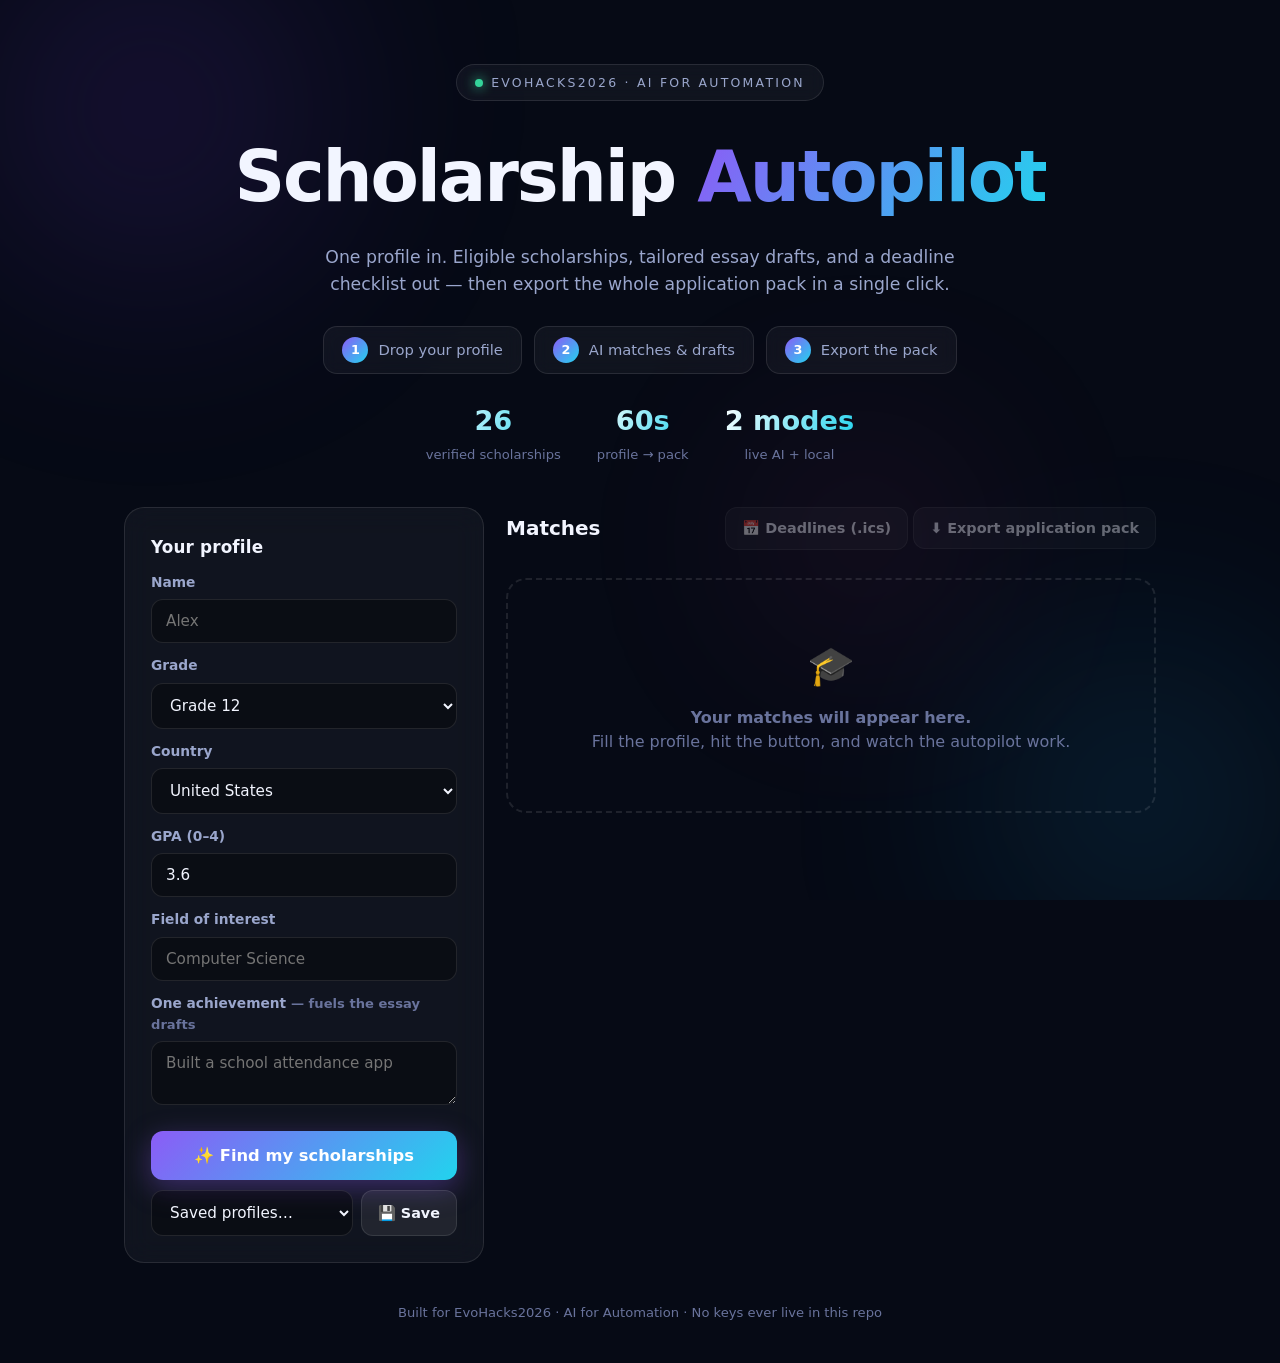
==== index.html @ 1e4adf18 "EvoHacks2026: country change repopulates grade options" ====
<!DOCTYPE html>
<html lang="en">
<head>
<meta charset="UTF-8" />
<meta name="viewport" content="width=device-width, initial-scale=1.0" />
<title>Scholarship Autopilot — EvoHacks2026</title>
<link rel="stylesheet" href="styles.css" />
</head>
<body>
<div class="bg"><div class="orb orb-a"></div><div class="orb orb-b"></div><div class="orb orb-c"></div></div>

<header class="hero">
  <div class="eyebrow"><span class="dot"></span>EVOHACKS2026 · AI FOR AUTOMATION</div>
  <h1>Scholarship <span class="grad">Autopilot</span></h1>
  <p class="sub">One profile in. Eligible scholarships, tailored essay drafts, and a deadline
     checklist out — then export the whole application pack in a single click.</p>
  <div class="steps">
    <div class="step"><b>1</b> Drop your profile</div>
    <div class="step"><b>2</b> AI matches &amp; drafts</div>
    <div class="step"><b>3</b> Export the pack</div>
  </div>
  <div class="stats">
    <div><b id="statN">–</b><span>verified scholarships</span></div>
    <div><b>60s</b><span>profile → pack</span></div>
    <div><b>2 modes</b><span>live AI + local</span></div>
  </div>
</header>

<main class="layout">
  <section class="panel">
    <h2>Your profile</h2>
    <label>Name</label><input id="name" placeholder="Alex" autocomplete="off" />
    <label id="gradeLabel">Grade</label>
    <select id="grade"><option>9</option><option>10</option><option>11</option><option selected>12</option></select>
    <label>Country</label>
    <select id="country" onchange="updateGradeOptions()">
      <option value="USA" selected>United States</option>
      <option value="UK">United Kingdom</option>
      <option value="Canada">Canada</option>
      <option value="Australia">Australia</option>
      <option value="India">India</option>
      <option value="Japan">Japan</option>
      <option value="New Zealand">New Zealand</option>
    </select>
    <label>GPA (0–4)</label><input id="gpa" type="number" step="0.1" min="0" max="4" value="3.6" />
    <label>Field of interest</label><input id="field" placeholder="Computer Science" autocomplete="off" />
    <label>One achievement <span class="hint" style="display:inline">— fuels the essay drafts</span></label>
    <textarea id="achievement" placeholder="Built a school attendance app"></textarea>

    <div id="aiSettings">
    <h2>AI settings</h2>
    <p class="hint">Live AI is built into the deployed demo — no key needed. The field below is only for running from a local file.</p>
    <label>Gemini API key</label>
    <div class="keyrow">
      <input id="apikey" type="password" placeholder="Paste key for live AI" autocomplete="off" />
      <button class="ghost" onclick="saveKey()">Save</button>
    </div>
    </div>

    <button class="primary" onclick="run()">✨ Find my scholarships</button>
    <div class="profrow">
      <select id="profileSel" onchange="loadProfile(this.value)"><option value="">Saved profiles…</option></select>
      <button class="ghost" onclick="saveProfile()">💾 Save</button>
    </div>
  </section>

  <section>
    <div class="results-head">
      <h2>Matches<span id="badge"></span></h2>
      <div>
        <button class="ghost" id="icsBtn" onclick="exportICS()" disabled>📅 Deadlines (.ics)</button>
        <button class="ghost" id="exportBtn" onclick="exportPack()" disabled>⬇ Export application pack</button>
      </div>
    </div>
    <div class="filters" id="filters"></div>
    <div id="status"></div>
    <div id="results" class="cards"></div>
    <div id="empty" class="empty">
      <div class="big">🎓</div>
      <p><b>Your matches will appear here.</b></p>
      <p>Fill the profile, hit the button, and watch the autopilot work.</p>
    </div>
  </section>
</main>

<footer>Built for EvoHacks2026 · AI for Automation · No keys ever live in this repo</footer>

<script src="scholarships.js"></script>
<script src="app.js"></script>
</body>
</html>
---- styles.css ----
*{box-sizing:border-box;margin:0;padding:0}
:root{
  --bg:#060a15; --panel:rgba(255,255,255,.045); --panel2:rgba(255,255,255,.07);
  --border:rgba(255,255,255,.1); --text:#f2f5ff; --muted:#9aa6cc; --faint:#69739c;
  --violet:#8b5cf6; --cyan:#22d3ee; --green:#34d399; --amber:#fbbf24; --pink:#f472b6;
  --r:20px; --font:"Inter",system-ui,-apple-system,"Segoe UI",Roboto,sans-serif;
}
body{background:var(--bg);color:var(--text);font-family:var(--font);min-height:100vh;overflow-x:hidden;line-height:1.55}
.bg{position:fixed;inset:0;z-index:-1;overflow:hidden}
.orb{position:absolute;border-radius:50%;filter:blur(100px);opacity:.5;animation:drift 18s ease-in-out infinite alternate}
.orb-a{width:540px;height:540px;background:radial-gradient(circle,rgba(124,58,237,.4),transparent 70%);top:-160px;left:-120px}
.orb-b{width:480px;height:480px;background:radial-gradient(circle,rgba(14,165,233,.35),transparent 70%);bottom:-140px;right:-100px;animation-delay:-6s}
.orb-c{width:320px;height:320px;background:radial-gradient(circle,rgba(236,72,153,.28),transparent 70%);top:42%;left:55%;animation-delay:-12s}
@keyframes drift{from{transform:translate(0,0) scale(1)}to{transform:translate(70px,50px) scale(1.15)}}

/* ---------- hero ---------- */
.hero{max-width:1080px;margin:0 auto;padding:64px 24px 28px;text-align:center}
.eyebrow{display:inline-flex;align-items:center;gap:8px;font-size:.78rem;letter-spacing:.18em;color:var(--muted);
  border:1px solid var(--border);border-radius:999px;padding:8px 18px;background:var(--panel);backdrop-filter:blur(8px)}
.eyebrow .dot{width:8px;height:8px;border-radius:50%;background:var(--green);box-shadow:0 0 12px var(--green);animation:pulse 2s infinite}
@keyframes pulse{50%{opacity:.4}}
.hero h1{font-size:clamp(2.6rem,6vw,4.4rem);font-weight:800;letter-spacing:-.03em;margin:22px 0 12px}
.grad{background:linear-gradient(120deg,var(--violet),var(--cyan));-webkit-background-clip:text;background-clip:text;color:transparent}
.sub{color:var(--muted);font-size:1.08rem;max-width:640px;margin:0 auto}
.steps{display:flex;gap:12px;justify-content:center;margin-top:28px;flex-wrap:wrap}
.step{display:flex;align-items:center;gap:10px;background:var(--panel);border:1px solid var(--border);border-radius:14px;
  padding:10px 18px;font-size:.92rem;color:var(--muted);backdrop-filter:blur(8px)}
.step b{display:grid;place-items:center;width:26px;height:26px;border-radius:50%;font-size:.8rem;color:#fff;
  background:linear-gradient(135deg,var(--violet),var(--cyan))}
.stats{display:flex;gap:36px;justify-content:center;margin-top:26px;flex-wrap:wrap}
.stats div{text-align:center}
.stats b{display:block;font-size:1.7rem;background:linear-gradient(120deg,#fff,var(--cyan));-webkit-background-clip:text;background-clip:text;color:transparent}
.stats span{font-size:.82rem;color:var(--faint)}

/* ---------- layout ---------- */
.layout{max-width:1080px;margin:0 auto;padding:12px 24px 40px;display:grid;grid-template-columns:360px 1fr;gap:22px;align-items:start}
.panel{background:var(--panel);border:1px solid var(--border);border-radius:var(--r);padding:26px;backdrop-filter:blur(14px);
  position:sticky;top:20px}
.panel h2{font-size:1.05rem;margin:0 0 4px;letter-spacing:.01em}
.panel h2:not(:first-child){margin-top:22px}
.hint{font-size:.82rem;color:var(--faint);margin-bottom:6px}
label{display:block;margin:12px 0 6px;font-size:.86rem;font-weight:600;color:var(--muted)}
input,select,textarea{width:100%;padding:12px 14px;border-radius:12px;border:1px solid var(--border);background:rgba(0,0,0,.35);
  color:var(--text);font-size:.95rem;font-family:var(--font);transition:border-color .2s,box-shadow .2s}
input:focus,select:focus,textarea:focus{outline:none;border-color:var(--violet);box-shadow:0 0 0 3px rgba(139,92,246,.25)}
textarea{resize:vertical;min-height:64px}
.keyrow{display:flex;gap:8px}
.keyrow input{flex:1}
button{font-family:var(--font);border-radius:12px;cursor:pointer;transition:transform .18s,box-shadow .18s,background .18s}
.primary{width:100%;margin-top:18px;padding:15px;font-size:1.02rem;font-weight:700;color:#fff;border:none;
  background:linear-gradient(135deg,var(--violet),var(--cyan));box-shadow:0 8px 28px rgba(139,92,246,.35)}
.primary:hover{transform:translateY(-2px);box-shadow:0 12px 34px rgba(139,92,246,.5)}
.primary:active{transform:translateY(0)}
.ghost{background:var(--panel2);border:1px solid var(--border);color:var(--text);padding:12px 16px;font-size:.9rem;font-weight:600;white-space:nowrap}
.ghost:hover:not(:disabled){background:rgba(255,255,255,.12);transform:translateY(-1px)}
.ghost:disabled{opacity:.4;cursor:not-allowed}

/* ---------- results ---------- */
.results-head{display:flex;align-items:center;justify-content:space-between;margin-bottom:14px;flex-wrap:wrap;gap:10px}
.results-head h2{font-size:1.25rem}
.badge{display:inline-block;font-size:.75rem;font-weight:700;padding:4px 12px;border-radius:999px;margin-left:8px;vertical-align:middle}
.badge.live{background:rgba(52,211,153,.15);color:var(--green);border:1px solid rgba(52,211,153,.4)}
.badge.local{background:rgba(251,191,36,.12);color:var(--amber);border:1px solid rgba(251,191,36,.35)}
.stage{display:flex;align-items:center;gap:12px;background:var(--panel);border:1px solid var(--border);border-radius:14px;
  padding:14px 18px;margin-bottom:12px;color:var(--muted);font-size:.95rem;backdrop-filter:blur(8px)}
.spinner{width:18px;height:18px;flex:none;border-radius:50%;border:3px solid rgba(255,255,255,.15);border-top-color:var(--cyan);animation:spin .8s linear infinite}
@keyframes spin{to{transform:rotate(360deg)}}
.cards{display:flex;flex-direction:column;gap:16px}
.card{background:var(--panel);border:1px solid var(--border);border-radius:var(--r);padding:22px;backdrop-filter:blur(14px);
  opacity:0;transform:translateY(26px);animation:rise .65s cubic-bezier(.2,.7,.25,1) forwards;animation-delay:calc(var(--i,0)*130ms)}
@keyframes rise{to{opacity:1;transform:none}}
.card-top{display:flex;justify-content:space-between;align-items:flex-start;gap:12px}
.card-top h3{font-size:1.12rem;letter-spacing:-.01em}
.award{flex:none;font-weight:800;font-size:1.05rem;padding:6px 14px;border-radius:999px;color:#06281c;
  background:linear-gradient(135deg,var(--green),var(--cyan))}
.meta{display:flex;gap:8px;margin:12px 0;flex-wrap:wrap}
.chip{font-size:.8rem;color:var(--muted);border:1px solid var(--border);border-radius:999px;padding:5px 12px;background:rgba(0,0,0,.25)}
a.chip{color:var(--cyan);text-decoration:none;transition:.2s}
a.chip:hover{background:rgba(34,211,238,.12);transform:translateY(-1px)}
.chip.open{color:var(--green);border-color:rgba(52,211,153,.45)}
.chip.soon{color:var(--amber);border-color:rgba(251,191,36,.45)}
.chip.closed{color:var(--faint)}
.note{font-size:.82rem;color:var(--faint);margin-top:12px;border-top:1px solid var(--border);padding-top:10px}
.why{color:var(--green);font-size:.92rem;margin:10px 0}
.essay{background:rgba(0,0,0,.28);border:1px solid var(--border);border-radius:12px;padding:14px 16px;margin:12px 0;font-size:.93rem;color:#dbe3ff}
.essay b{display:block;font-size:.78rem;letter-spacing:.1em;color:var(--faint);margin-bottom:6px}
.checks b.head{display:block;font-size:.78rem;letter-spacing:.1em;color:var(--faint);margin:12px 0 4px}
.check{display:flex;gap:10px;align-items:center;padding:9px 10px;border-radius:10px;cursor:pointer;font-size:.92rem;transition:background .2s}
.check:hover{background:rgba(255,255,255,.05)}
.check input{appearance:none;width:20px;height:20px;flex:none;border:2px solid var(--faint);border-radius:7px;cursor:pointer;
  position:relative;transition:.2s;margin:0;padding:0}
.check input:checked{background:linear-gradient(135deg,var(--green),var(--cyan));border-color:transparent}
.check input:checked::after{content:"✓";position:absolute;inset:0;display:grid;place-items:center;color:#06281c;font-size:13px;font-weight:800}
.check.done span{color:var(--faint);text-decoration:line-through}
.check .auto{font-style:normal;font-size:.68rem;font-weight:800;letter-spacing:.08em;color:#06281c;
  background:linear-gradient(135deg,var(--green),var(--cyan));border-radius:6px;padding:2px 7px;margin-left:6px;
  text-decoration:none;display:inline-block}
.check.done .auto{text-decoration:none}
.autotag{font-size:.62rem;font-weight:800;letter-spacing:.12em;color:var(--cyan);
  border:1px solid rgba(94,234,212,.4);border-radius:6px;padding:2px 7px;margin-left:8px;vertical-align:2px}
.mini{font-size:.72rem;font-weight:700;color:var(--cyan);background:rgba(94,234,212,.1);
  border:1px solid rgba(94,234,212,.35);border-radius:8px;padding:4px 10px;cursor:pointer;
  margin-left:auto;flex:none;transition:background .2s}
.mini:hover{background:rgba(94,234,212,.22)}
.warn{border:1px solid rgba(251,191,36,.45);background:rgba(251,191,36,.08);color:#fde68a;
  border-radius:14px;padding:14px 16px;font-size:.9rem;margin-bottom:14px;line-height:1.5}
.warn b{color:#fbbf24}
.profrow{display:flex;gap:8px;margin-top:10px}
.profrow select{flex:1}
.filters{display:flex;gap:8px;margin-bottom:14px;flex-wrap:wrap}
.fchip{font-size:.82rem;font-weight:600;padding:7px 14px;border-radius:999px;border:1px solid var(--border);
  background:var(--panel);color:var(--muted);cursor:pointer;transition:.2s}
.fchip:hover{transform:translateY(-1px);color:var(--text)}
.fchip.active{background:linear-gradient(135deg,var(--violet),var(--cyan));color:#fff;border-color:transparent}
.trow{display:flex;gap:8px;margin-top:12px;flex-wrap:wrap;align-items:center}
.tbtn{font-size:.78rem;font-weight:700;padding:6px 12px;border-radius:999px;border:1px solid var(--border);
  background:rgba(0,0,0,.25);color:var(--muted);cursor:pointer;transition:.2s}
.tbtn:hover{transform:translateY(-1px);color:var(--text)}
.tbtn.active-want{background:rgba(251,191,36,.16);color:var(--amber);border-color:rgba(251,191,36,.5)}
.tbtn.active-applied{background:rgba(34,211,238,.13);color:var(--cyan);border-color:rgba(34,211,238,.5)}
.tbtn.active-won{background:rgba(52,211,153,.13);color:var(--green);border-color:rgba(52,211,153,.5)}
.empty{border:2px dashed var(--border);border-radius:var(--r);padding:56px 24px;text-align:center;color:var(--faint)}
.empty .big{font-size:2.4rem;margin-bottom:10px}
footer{text-align:center;color:var(--faint);font-size:.82rem;padding:0 24px 40px}
@media(max-width:920px){.layout{grid-template-columns:1fr}.panel{position:static}}
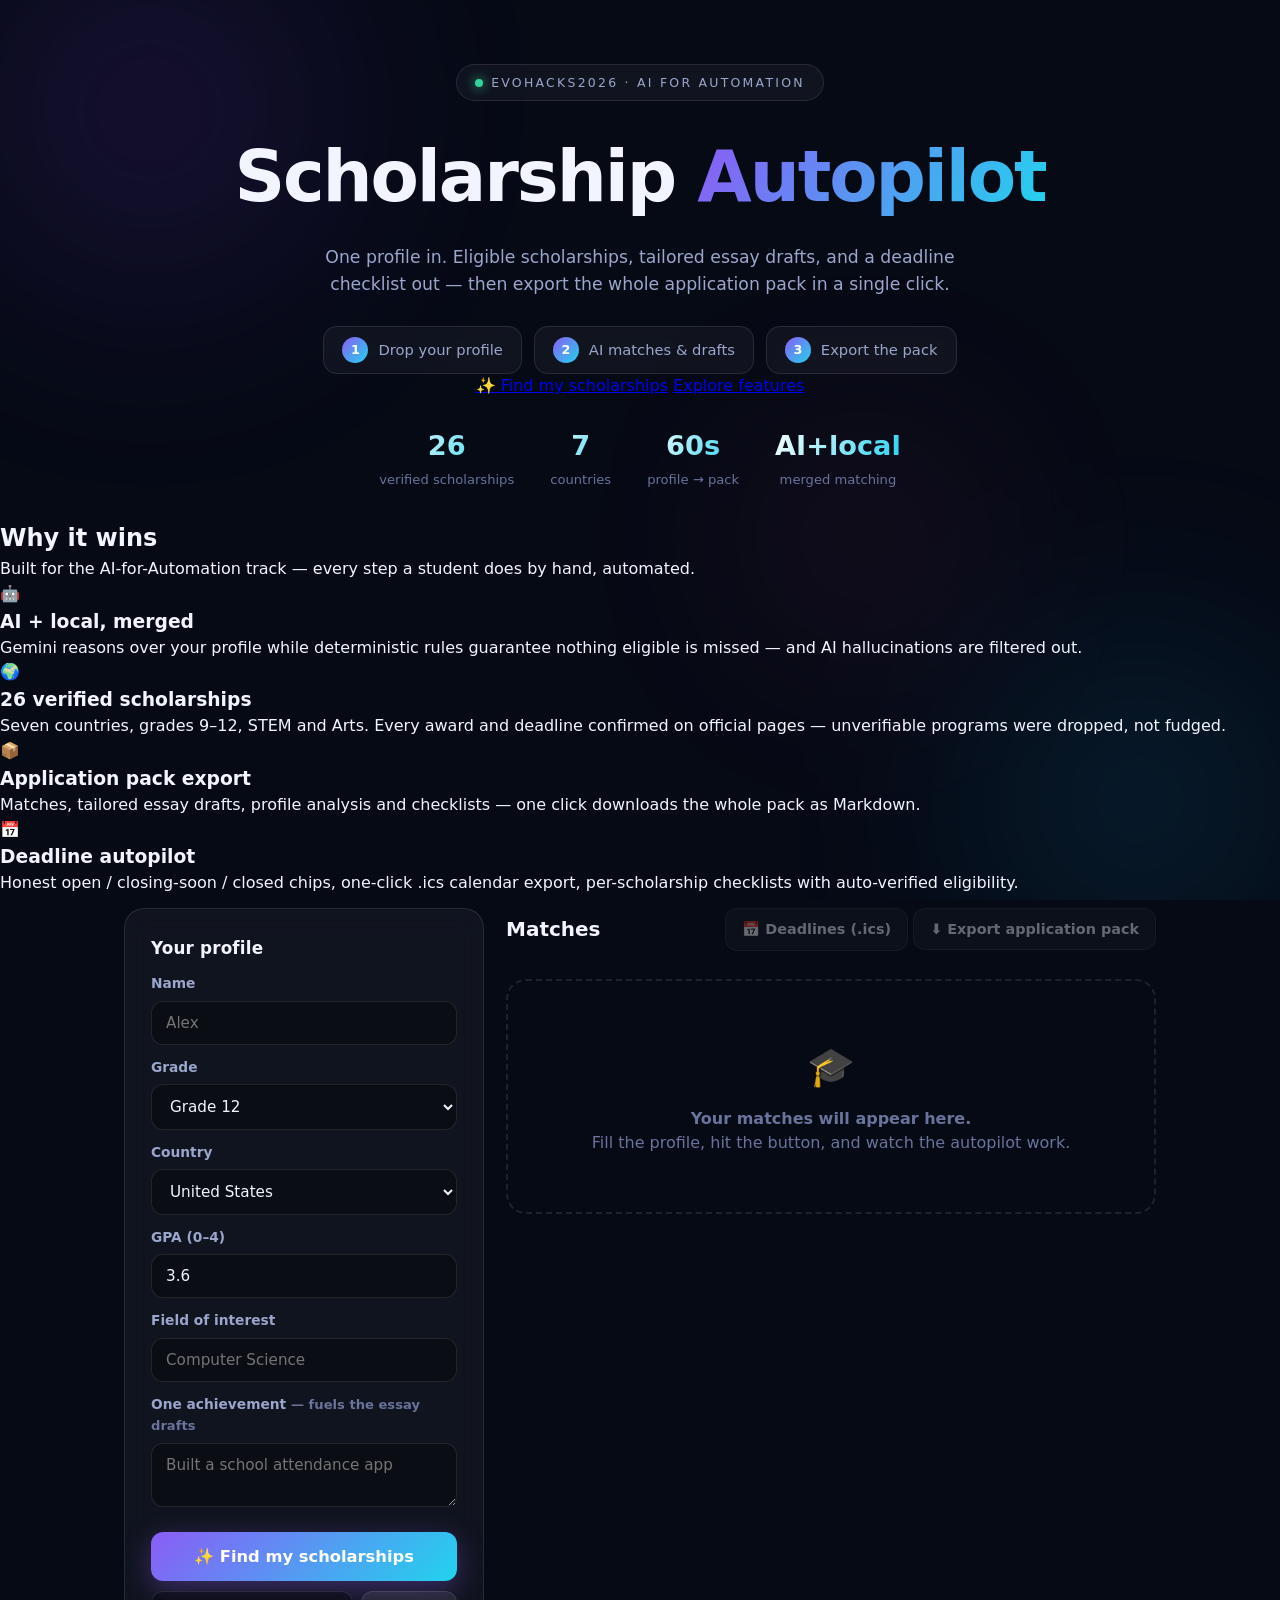
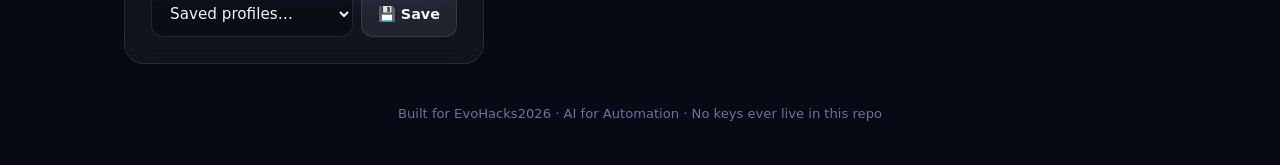
==== commit 538e11f2: "EvoHacks2026: landing hero with CTAs + features section" ====
--- a/index.html
+++ b/index.html
@@ -19,21 +19,41 @@
     <div class="step"><b>2</b> AI matches &amp; drafts</div>
     <div class="step"><b>3</b> Export the pack</div>
   </div>
+  <div class="cta-row">
+    <a class="cta-primary" href="#app">✨ Find my scholarships</a>
+    <a class="cta-ghost" href="#features">Explore features</a>
+  </div>
   <div class="stats">
     <div><b id="statN">–</b><span>verified scholarships</span></div>
+    <div><b>7</b><span>countries</span></div>
     <div><b>60s</b><span>profile → pack</span></div>
-    <div><b>2 modes</b><span>live AI + local</span></div>
+    <div><b>AI+local</b><span>merged matching</span></div>
   </div>
 </header>
 
-<main class="layout">
+<section class="features" id="features">
+  <h2>Why it wins</h2>
+  <p class="fsub">Built for the AI-for-Automation track — every step a student does by hand, automated.</p>
+  <div class="feat-grid">
+    <div class="feat"><div class="ico">🤖</div><h3>AI + local, merged</h3>
+      <p>Gemini reasons over your profile while deterministic rules guarantee nothing eligible is missed — and AI hallucinations are filtered out.</p></div>
+    <div class="feat"><div class="ico">🌍</div><h3>26 verified scholarships</h3>
+      <p>Seven countries, grades 9–12, STEM and Arts. Every award and deadline confirmed on official pages — unverifiable programs were dropped, not fudged.</p></div>
+    <div class="feat"><div class="ico">📦</div><h3>Application pack export</h3>
+      <p>Matches, tailored essay drafts, profile analysis and checklists — one click downloads the whole pack as Markdown.</p></div>
+    <div class="feat"><div class="ico">📅</div><h3>Deadline autopilot</h3>
+      <p>Honest open / closing-soon / closed chips, one-click .ics calendar export, per-scholarship checklists with auto-verified eligibility.</p></div>
+  </div>
+</section>
+
+<main class="layout" id="app">
   <section class="panel">
     <h2>Your profile</h2>
     <label>Name</label><input id="name" placeholder="Alex" autocomplete="off" />
     <label id="gradeLabel">Grade</label>
     <select id="grade"><option>9</option><option>10</option><option>11</option><option selected>12</option></select>
     <label>Country</label>
-    <select id="country" onchange="updateGradeOptions()">
+    <select id="country" onchange="updateCountrySystem()">
       <option value="USA" selected>United States</option>
       <option value="UK">United Kingdom</option>
       <option value="Canada">Canada</option>
@@ -42,7 +62,7 @@
       <option value="Japan">Japan</option>
       <option value="New Zealand">New Zealand</option>
     </select>
-    <label>GPA (0–4)</label><input id="gpa" type="number" step="0.1" min="0" max="4" value="3.6" />
+    <label id="scoreLabel">GPA (0–4)</label><input id="gpa" type="number" step="0.1" min="0" max="4" value="3.6" />
     <label>Field of interest</label><input id="field" placeholder="Computer Science" autocomplete="off" />
     <label>One achievement <span class="hint" style="display:inline">— fuels the essay drafts</span></label>
     <textarea id="achievement" placeholder="Built a school attendance app"></textarea>
--- a/styles.css
+++ b/styles.css
@@ -105,6 +105,11 @@
 .warn{border:1px solid rgba(251,191,36,.45);background:rgba(251,191,36,.08);color:#fde68a;
   border-radius:14px;padding:14px 16px;font-size:.9rem;margin-bottom:14px;line-height:1.5}
 .warn b{color:#fbbf24}
+.analysis{border:1px solid rgba(139,92,246,.4);background:rgba(139,92,246,.07);
+  border-radius:14px;padding:14px 16px;margin-bottom:14px}
+.analysis b.head{display:block;font-size:.78rem;letter-spacing:.1em;color:var(--faint);margin-bottom:8px}
+.analysis ul{margin:0;padding-left:20px;display:grid;gap:6px}
+.analysis li{font-size:.9rem;line-height:1.5;color:var(--text)}
 .profrow{display:flex;gap:8px;margin-top:10px}
 .profrow select{flex:1}
 .filters{display:flex;gap:8px;margin-bottom:14px;flex-wrap:wrap}
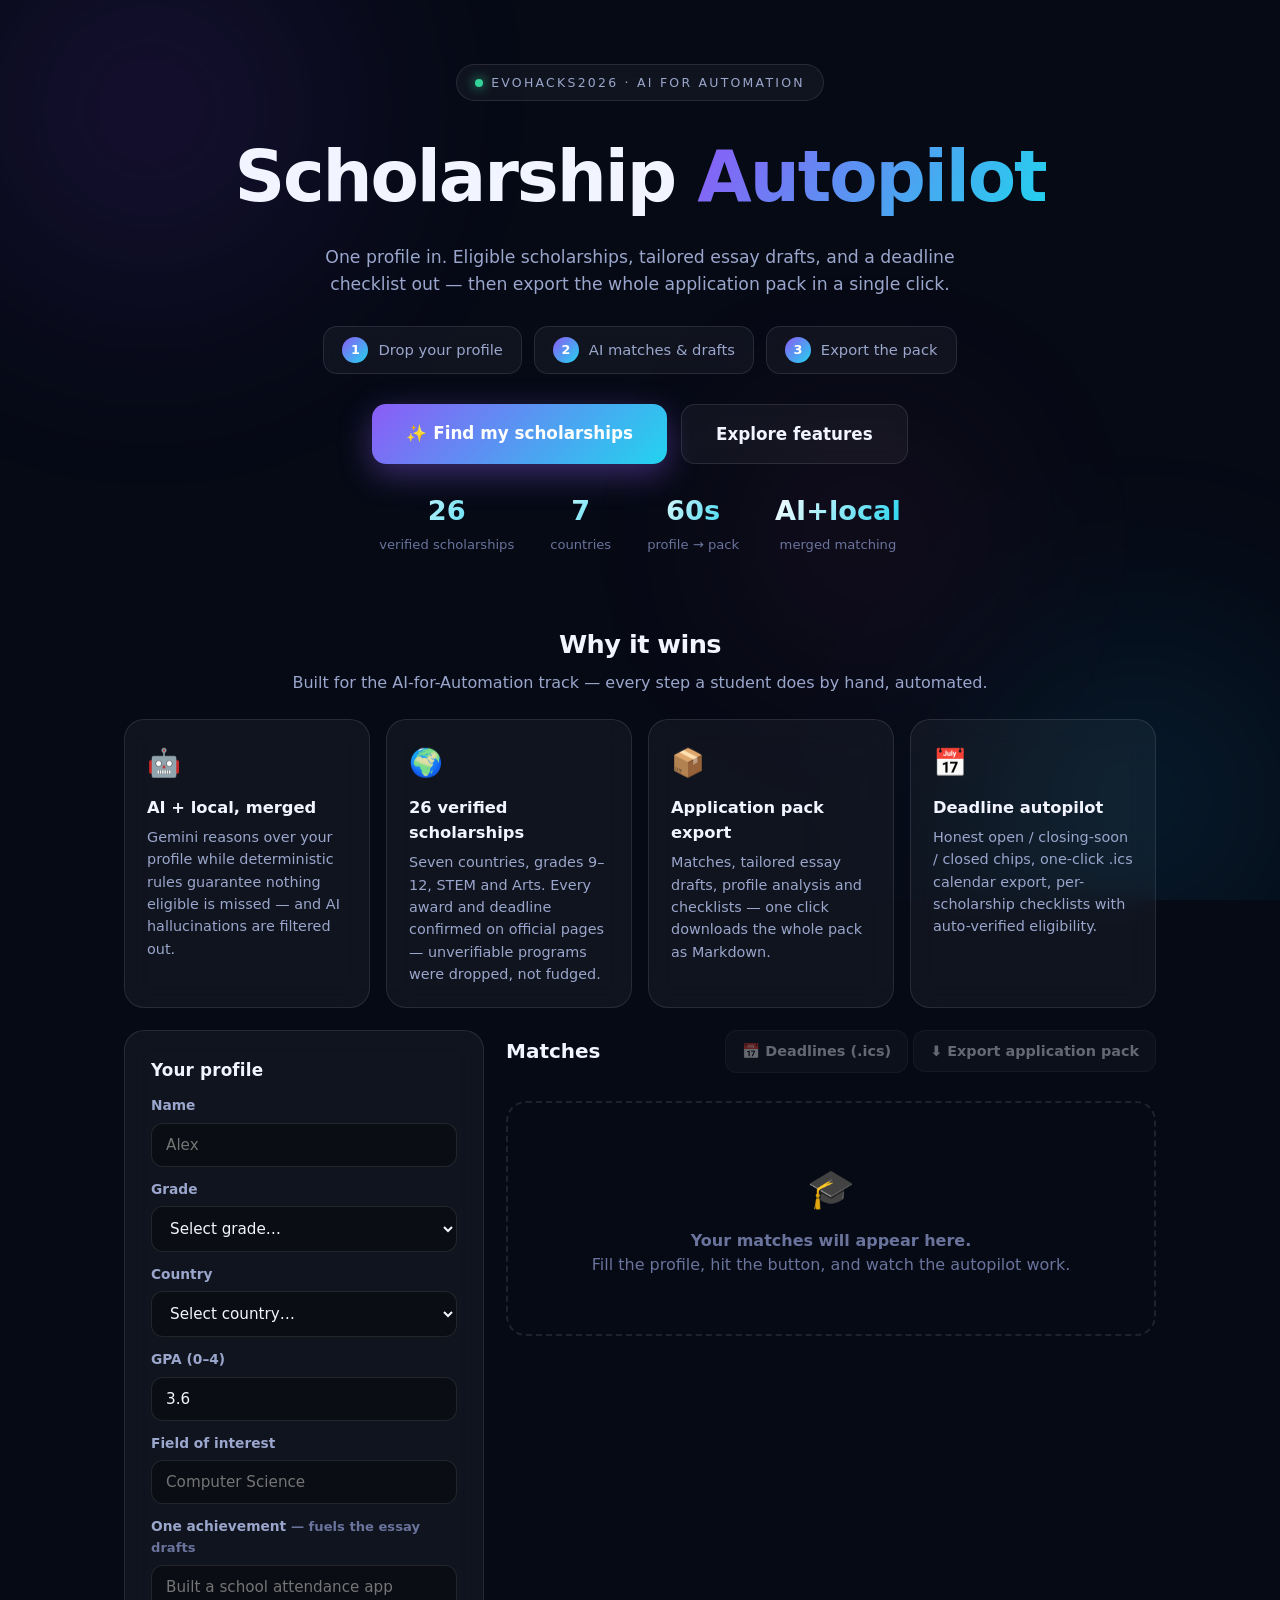
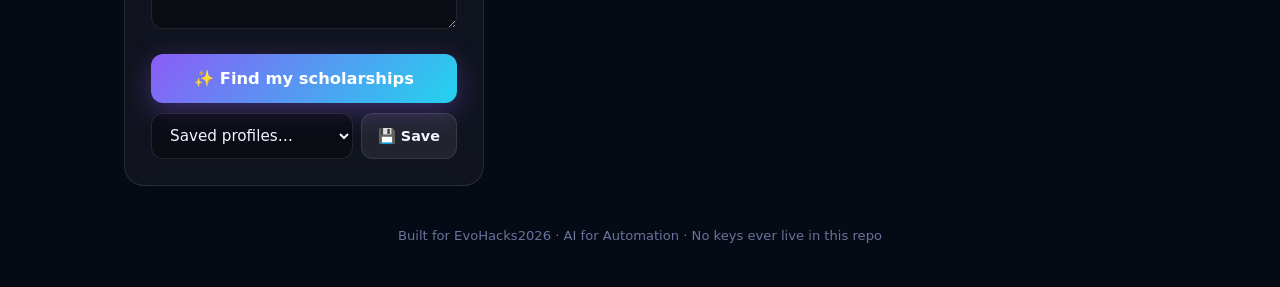
==== commit df919629: "EvoHacks2026: country placeholder option (no default)" ====
--- a/index.html
+++ b/index.html
@@ -54,7 +54,8 @@
     <select id="grade"><option>9</option><option>10</option><option>11</option><option selected>12</option></select>
     <label>Country</label>
     <select id="country" onchange="updateCountrySystem()">
-      <option value="USA" selected>United States</option>
+      <option value="">Select country…</option>
+      <option value="USA">United States</option>
       <option value="UK">United Kingdom</option>
       <option value="Canada">Canada</option>
       <option value="Australia">Australia</option>
--- a/styles.css
+++ b/styles.css
@@ -32,10 +32,31 @@
 .stats b{display:block;font-size:1.7rem;background:linear-gradient(120deg,#fff,var(--cyan));-webkit-background-clip:text;background-clip:text;color:transparent}
 .stats span{font-size:.82rem;color:var(--faint)}
 
+/* ---------- landing ---------- */
+html{scroll-behavior:smooth}
+.cta-row{display:flex;gap:14px;justify-content:center;margin-top:30px;flex-wrap:wrap}
+.cta-primary{display:inline-block;padding:16px 34px;font-size:1.05rem;font-weight:800;color:#fff;text-decoration:none;
+  border-radius:14px;background:linear-gradient(135deg,var(--violet),var(--cyan));
+  box-shadow:0 10px 32px rgba(139,92,246,.4);transition:transform .18s,box-shadow .18s}
+.cta-primary:hover{transform:translateY(-2px);box-shadow:0 14px 40px rgba(139,92,246,.55)}
+.cta-ghost{display:inline-block;padding:16px 34px;font-size:1.05rem;font-weight:700;color:var(--text);text-decoration:none;
+  border-radius:14px;background:var(--panel);border:1px solid var(--border);backdrop-filter:blur(8px);transition:background .18s}
+.cta-ghost:hover{background:var(--panel2)}
+.features{max-width:1080px;margin:0 auto;padding:40px 24px 10px}
+.features>h2{text-align:center;font-size:1.6rem;letter-spacing:-.02em;margin:0 0 6px}
+.features>.fsub{text-align:center;color:var(--muted);margin:0 0 24px}
+.feat-grid{display:grid;grid-template-columns:repeat(auto-fit,minmax(230px,1fr));gap:16px}
+.feat{background:var(--panel);border:1px solid var(--border);border-radius:var(--r);padding:22px;backdrop-filter:blur(14px);
+  transition:transform .2s,box-shadow .2s}
+.feat:hover{transform:translateY(-3px);box-shadow:0 14px 34px rgba(0,0,0,.35)}
+.feat .ico{font-size:1.7rem}
+.feat h3{margin:10px 0 6px;font-size:1.02rem}
+.feat p{margin:0;color:var(--muted);font-size:.9rem;line-height:1.55}
+
 /* ---------- layout ---------- */
 .layout{max-width:1080px;margin:0 auto;padding:12px 24px 40px;display:grid;grid-template-columns:360px 1fr;gap:22px;align-items:start}
 .panel{background:var(--panel);border:1px solid var(--border);border-radius:var(--r);padding:26px;backdrop-filter:blur(14px);
-  position:sticky;top:20px}
+  position:sticky;top:20px;max-height:calc(100vh - 40px);overflow-y:auto;scrollbar-width:thin;scrollbar-color:rgba(255,255,255,.18) transparent}
 .panel h2{font-size:1.05rem;margin:0 0 4px;letter-spacing:.01em}
 .panel h2:not(:first-child){margin-top:22px}
 .hint{font-size:.82rem;color:var(--faint);margin-bottom:6px}
@@ -127,4 +148,4 @@
 .empty{border:2px dashed var(--border);border-radius:var(--r);padding:56px 24px;text-align:center;color:var(--faint)}
 .empty .big{font-size:2.4rem;margin-bottom:10px}
 footer{text-align:center;color:var(--faint);font-size:.82rem;padding:0 24px 40px}
-@media(max-width:920px){.layout{grid-template-columns:1fr}.panel{position:static}}
+@media(max-width:920px){.layout{grid-template-columns:1fr}.panel{position:static;max-height:none;overflow:visible}}
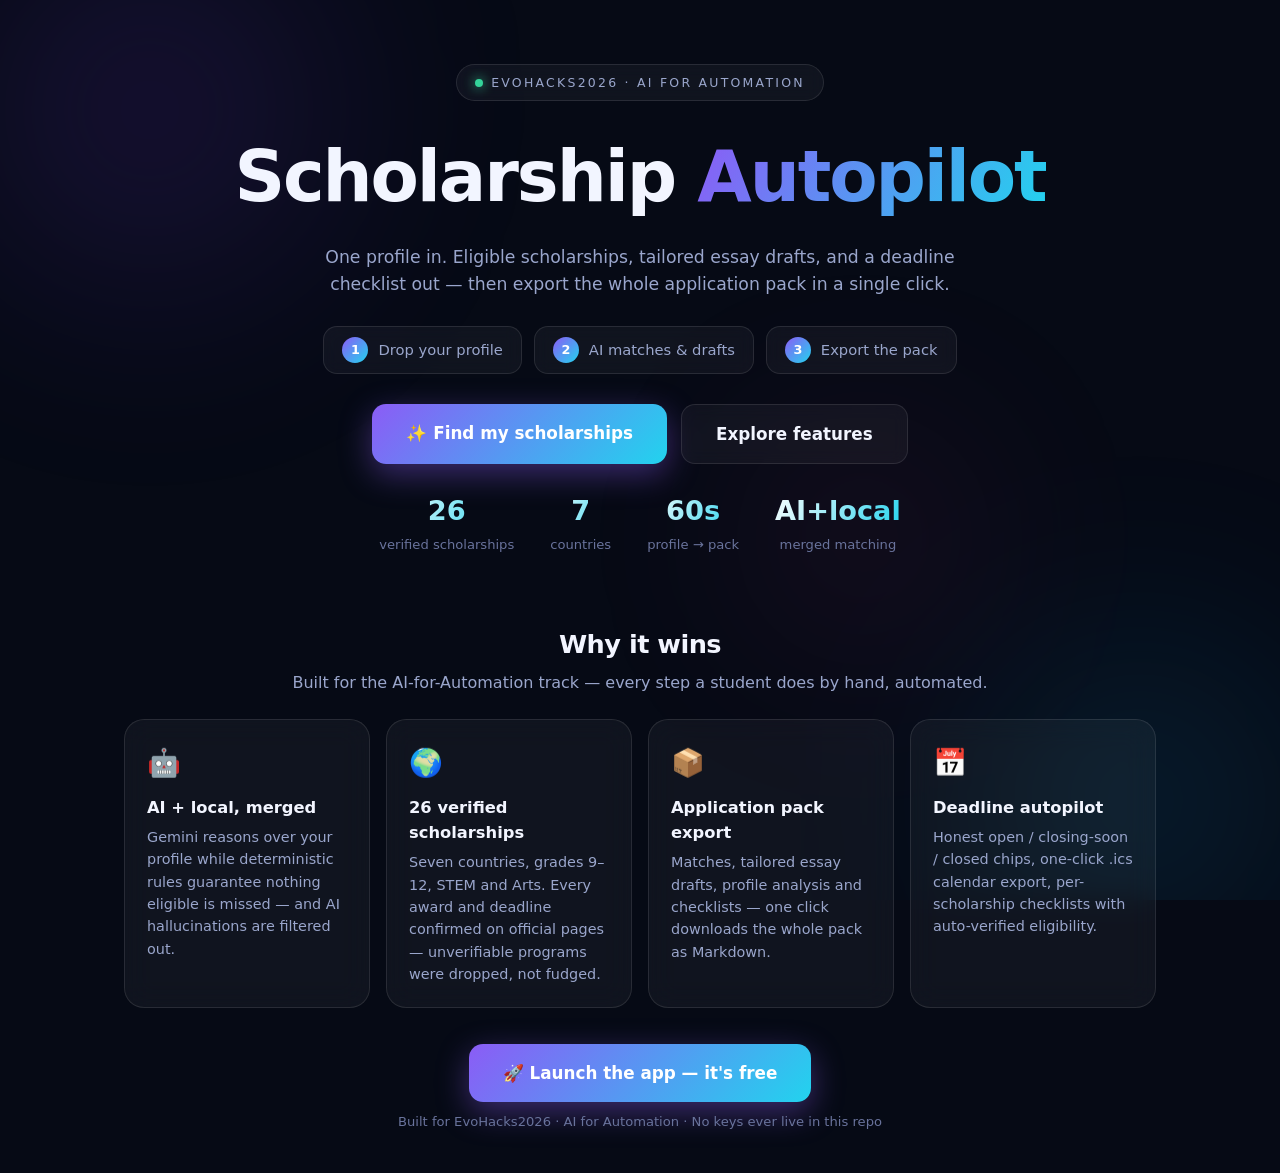
==== commit 2c43a652: "EvoHacks2026: standalone landing page (CTAs -> app.html)" ====
--- a/index.html
+++ b/index.html
@@ -20,11 +20,11 @@
     <div class="step"><b>3</b> Export the pack</div>
   </div>
   <div class="cta-row">
-    <a class="cta-primary" href="#app">✨ Find my scholarships</a>
+    <a class="cta-primary" href="app.html">✨ Find my scholarships</a>
     <a class="cta-ghost" href="#features">Explore features</a>
   </div>
   <div class="stats">
-    <div><b id="statN">–</b><span>verified scholarships</span></div>
+    <div><b>26</b><span>verified scholarships</span></div>
     <div><b>7</b><span>countries</span></div>
     <div><b>60s</b><span>profile → pack</span></div>
     <div><b>AI+local</b><span>merged matching</span></div>
@@ -44,69 +44,11 @@
     <div class="feat"><div class="ico">📅</div><h3>Deadline autopilot</h3>
       <p>Honest open / closing-soon / closed chips, one-click .ics calendar export, per-scholarship checklists with auto-verified eligibility.</p></div>
   </div>
+  <div class="cta-row" style="margin-top:36px">
+    <a class="cta-primary" href="app.html">🚀 Launch the app — it's free</a>
+  </div>
 </section>
 
-<main class="layout" id="app">
-  <section class="panel">
-    <h2>Your profile</h2>
-    <label>Name</label><input id="name" placeholder="Alex" autocomplete="off" />
-    <label id="gradeLabel">Grade</label>
-    <select id="grade"><option>9</option><option>10</option><option>11</option><option selected>12</option></select>
-    <label>Country</label>
-    <select id="country" onchange="updateCountrySystem()">
-      <option value="">Select country…</option>
-      <option value="USA">United States</option>
-      <option value="UK">United Kingdom</option>
-      <option value="Canada">Canada</option>
-      <option value="Australia">Australia</option>
-      <option value="India">India</option>
-      <option value="Japan">Japan</option>
-      <option value="New Zealand">New Zealand</option>
-    </select>
-    <label id="scoreLabel">GPA (0–4)</label><input id="gpa" type="number" step="0.1" min="0" max="4" value="3.6" />
-    <label>Field of interest</label><input id="field" placeholder="Computer Science" autocomplete="off" />
-    <label>One achievement <span class="hint" style="display:inline">— fuels the essay drafts</span></label>
-    <textarea id="achievement" placeholder="Built a school attendance app"></textarea>
-
-    <div id="aiSettings">
-    <h2>AI settings</h2>
-    <p class="hint">Live AI is built into the deployed demo — no key needed. The field below is only for running from a local file.</p>
-    <label>Gemini API key</label>
-    <div class="keyrow">
-      <input id="apikey" type="password" placeholder="Paste key for live AI" autocomplete="off" />
-      <button class="ghost" onclick="saveKey()">Save</button>
-    </div>
-    </div>
-
-    <button class="primary" onclick="run()">✨ Find my scholarships</button>
-    <div class="profrow">
-      <select id="profileSel" onchange="loadProfile(this.value)"><option value="">Saved profiles…</option></select>
-      <button class="ghost" onclick="saveProfile()">💾 Save</button>
-    </div>
-  </section>
-
-  <section>
-    <div class="results-head">
-      <h2>Matches<span id="badge"></span></h2>
-      <div>
-        <button class="ghost" id="icsBtn" onclick="exportICS()" disabled>📅 Deadlines (.ics)</button>
-        <button class="ghost" id="exportBtn" onclick="exportPack()" disabled>⬇ Export application pack</button>
-      </div>
-    </div>
-    <div class="filters" id="filters"></div>
-    <div id="status"></div>
-    <div id="results" class="cards"></div>
-    <div id="empty" class="empty">
-      <div class="big">🎓</div>
-      <p><b>Your matches will appear here.</b></p>
-      <p>Fill the profile, hit the button, and watch the autopilot work.</p>
-    </div>
-  </section>
-</main>
-
 <footer>Built for EvoHacks2026 · AI for Automation · No keys ever live in this repo</footer>
-
-<script src="scholarships.js"></script>
-<script src="app.js"></script>
 </body>
 </html>
--- a/styles.css
+++ b/styles.css
@@ -126,6 +126,10 @@
 .warn{border:1px solid rgba(251,191,36,.45);background:rgba(251,191,36,.08);color:#fde68a;
   border-radius:14px;padding:14px 16px;font-size:.9rem;margin-bottom:14px;line-height:1.5}
 .warn b{color:#fbbf24}
+.err{border:1px solid rgba(248,113,113,.5);background:rgba(248,113,113,.1);color:#fecaca;
+  border-radius:14px;padding:14px 16px;font-size:.92rem;margin-bottom:14px;line-height:1.5}
+.err b{color:#f87171}
+.field-error{border-color:#f87171 !important;box-shadow:0 0 0 3px rgba(248,113,113,.25) !important}
 .analysis{border:1px solid rgba(139,92,246,.4);background:rgba(139,92,246,.07);
   border-radius:14px;padding:14px 16px;margin-bottom:14px}
 .analysis b.head{display:block;font-size:.78rem;letter-spacing:.1em;color:var(--faint);margin-bottom:8px}
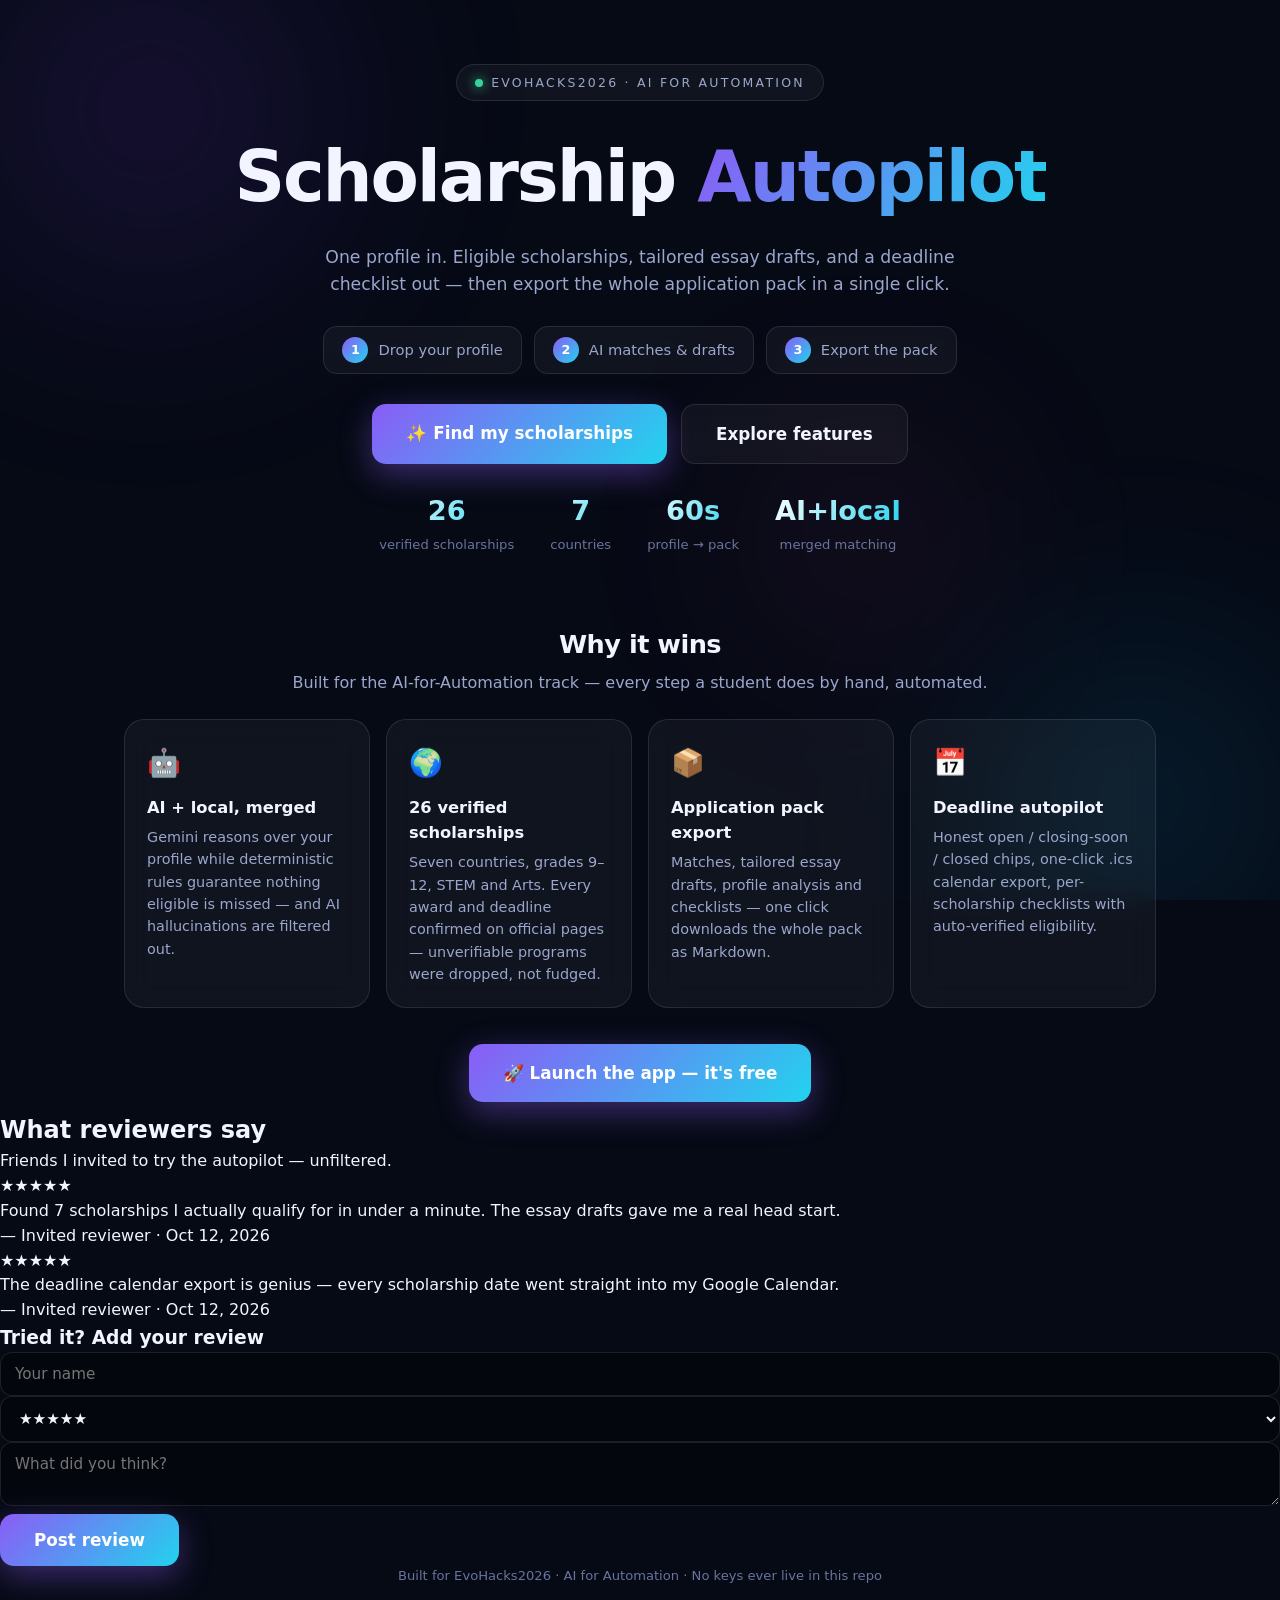
==== commit c53f9ca9: "EvoHacks2026: reviews section (2 invited reviews + add-review form)" ====
--- a/index.html
+++ b/index.html
@@ -49,6 +49,73 @@
   </div>
 </section>
 
+<section class="reviews" id="reviews">
+  <h2>What reviewers say</h2>
+  <p class="fsub">Friends I invited to try the autopilot — unfiltered.</p>
+  <div class="rev-grid" id="revGrid"></div>
+  <div class="rev-form">
+    <h3>Tried it? Add your review</h3>
+    <div class="rev-row">
+      <input id="revName" placeholder="Your name" maxlength="40" autocomplete="off" />
+      <select id="revStars">
+        <option value="5">★★★★★</option>
+        <option value="4">★★★★☆</option>
+        <option value="3">★★★☆☆</option>
+        <option value="2">★★☆☆☆</option>
+        <option value="1">★☆☆☆☆</option>
+      </select>
+    </div>
+    <textarea id="revText" placeholder="What did you think?" maxlength="300"></textarea>
+    <button class="cta-primary" onclick="addReview()" style="border:none;cursor:pointer">Post review</button>
+  </div>
+</section>
+
+<script>
+const SEED_REVIEWS = [
+  { name: "Invited reviewer", stars: 5, date: "2026-10-12",
+    text: "Found 7 scholarships I actually qualify for in under a minute. The essay drafts gave me a real head start." },
+  { name: "Invited reviewer", stars: 5, date: "2026-10-12",
+    text: "The deadline calendar export is genius — every scholarship date went straight into my Google Calendar." }
+];
+function getReviews() {
+  try {
+    const raw = localStorage.getItem("sap_reviews");
+    if (raw) return JSON.parse(raw);
+  } catch (e) {}
+  localStorage.setItem("sap_reviews", JSON.stringify(SEED_REVIEWS));
+  return SEED_REVIEWS.slice();
+}
+function esc(t){return String(t).replace(/[&<>"']/g,c=>({"&":"&amp;","<":"&lt;",">":"&gt;",'"':"&quot;","'":"&#39;"}[c]));}
+function fmtDate(iso){
+  const d=new Date(iso+"T00:00:00");
+  return d.toLocaleDateString("en-US",{month:"short",day:"numeric",year:"numeric"});
+}
+function renderReviews(){
+  const rs=getReviews();
+  document.getElementById("revGrid").innerHTML=rs.map(r=>`
+    <div class="rev-card">
+      <div class="stars">${"★".repeat(r.stars)}${"☆".repeat(5-r.stars)}</div>
+      <p>${esc(r.text)}</p>
+      <div class="rev-meta">— ${esc(r.name)} · ${fmtDate(r.date)}</div>
+    </div>`).join("");
+}
+function addReview(){
+  const name=document.getElementById("revName").value.trim();
+  const text=document.getElementById("revText").value.trim();
+  const stars=parseInt(document.getElementById("revStars").value,10)||5;
+  if(!name||!text){alert("Please add your name and a few words.");return;}
+  const rs=getReviews();
+  const dt=new Date();
+  const today=dt.getFullYear()+"-"+String(dt.getMonth()+1).padStart(2,"0")+"-"+String(dt.getDate()).padStart(2,"0");
+  rs.unshift({name:name.slice(0,40),stars:stars,text:text.slice(0,300),date:today});
+  try{localStorage.setItem("sap_reviews",JSON.stringify(rs));}catch(e){}
+  document.getElementById("revName").value="";
+  document.getElementById("revText").value="";
+  renderReviews();
+}
+renderReviews();
+</script>
+
 <footer>Built for EvoHacks2026 · AI for Automation · No keys ever live in this repo</footer>
 </body>
 </html>
--- a/styles.css
+++ b/styles.css
@@ -54,6 +54,9 @@
 .feat p{margin:0;color:var(--muted);font-size:.9rem;line-height:1.55}
 
 /* ---------- layout ---------- */
+.appnav{max-width:1080px;margin:0 auto;padding:20px 24px 4px;display:flex;align-items:center;justify-content:space-between}
+.backlink{color:var(--cyan);text-decoration:none;font-weight:700;font-size:.95rem}
+.backlink:hover{text-decoration:underline}
 .layout{max-width:1080px;margin:0 auto;padding:12px 24px 40px;display:grid;grid-template-columns:360px 1fr;gap:22px;align-items:start}
 .panel{background:var(--panel);border:1px solid var(--border);border-radius:var(--r);padding:26px;backdrop-filter:blur(14px);
   position:sticky;top:20px;max-height:calc(100vh - 40px);overflow-y:auto;scrollbar-width:thin;scrollbar-color:rgba(255,255,255,.18) transparent}
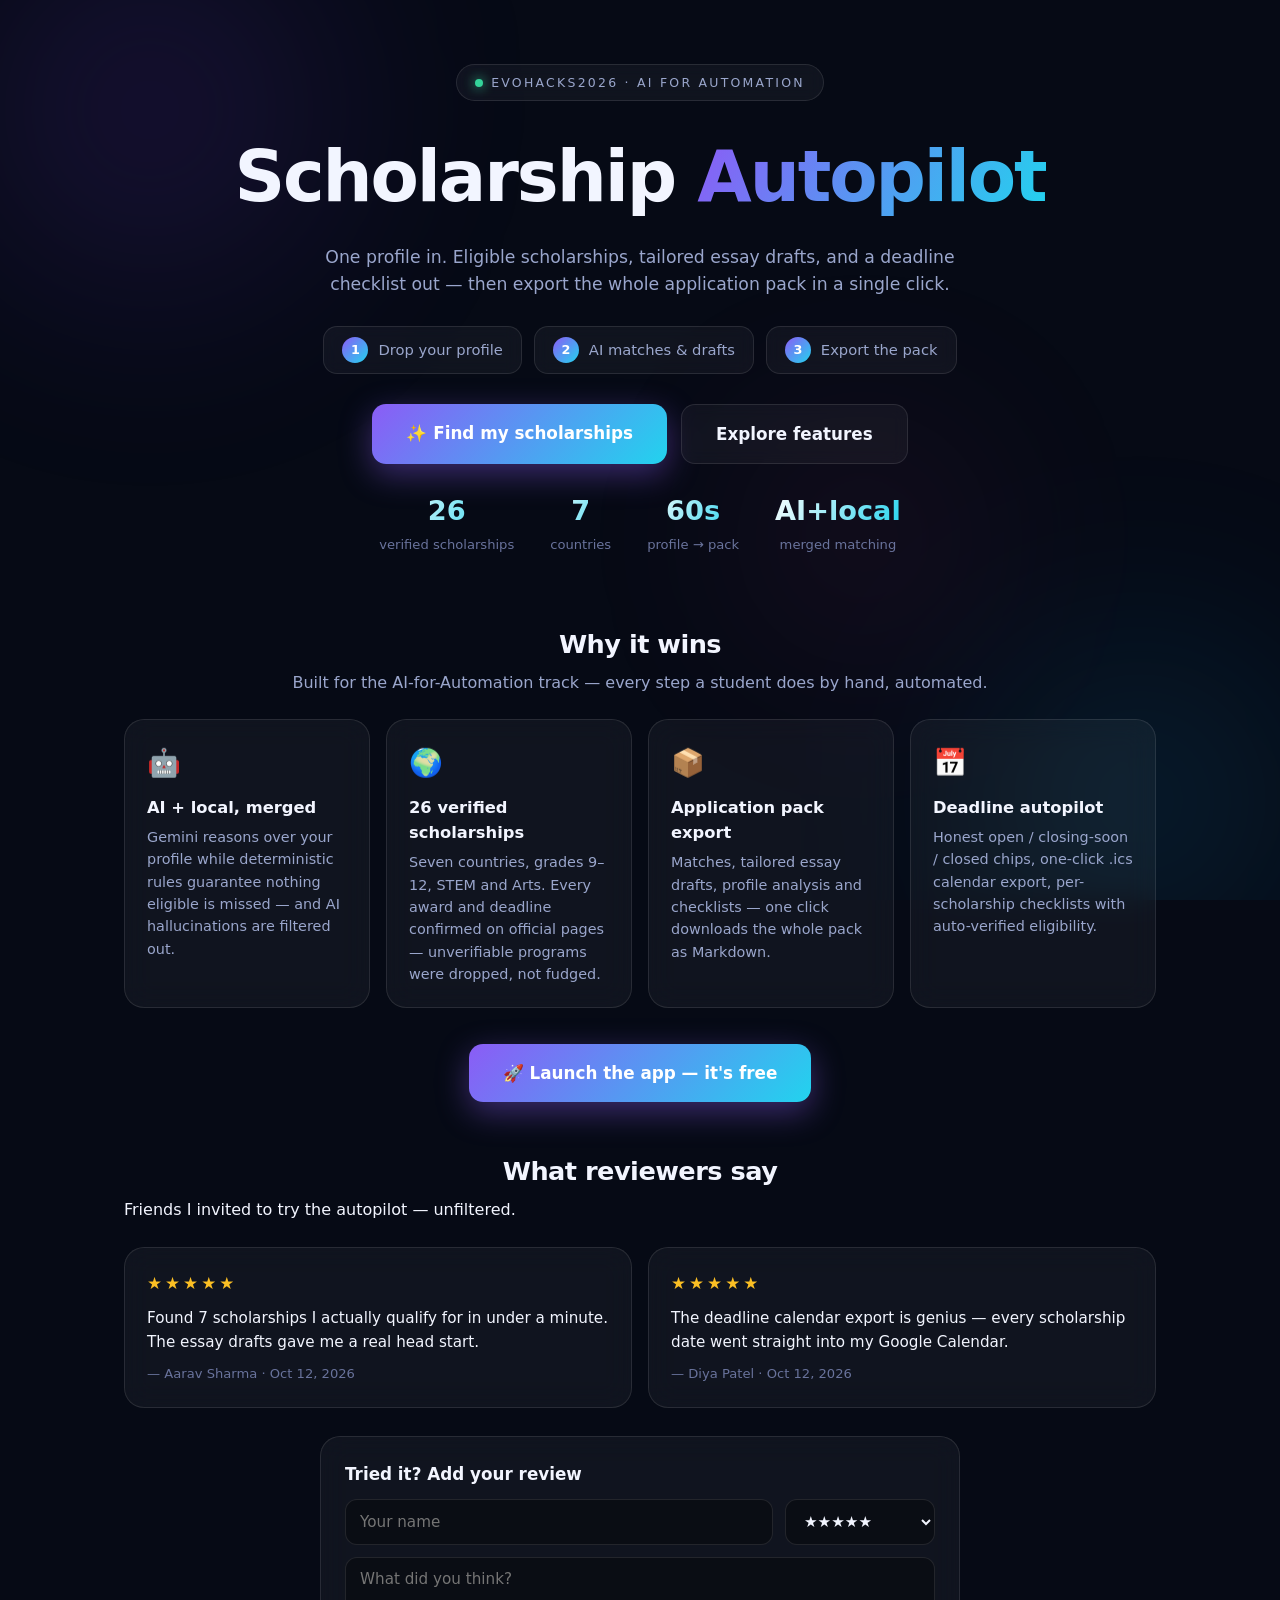
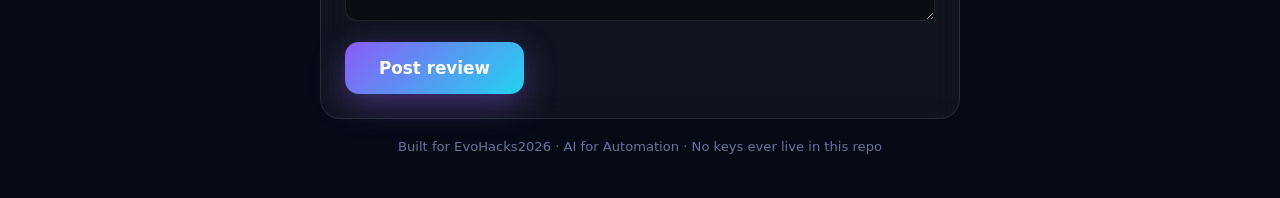
==== commit 63a31dd1: "EvoHacks2026: reviewer names (Aarav Sharma, Diya Patel)" ====
--- a/index.html
+++ b/index.html
@@ -72,17 +72,18 @@
 
 <script>
 const SEED_REVIEWS = [
-  { name: "Invited reviewer", stars: 5, date: "2026-10-12",
+  { name: "Aarav Sharma", stars: 5, date: "2026-10-12",
     text: "Found 7 scholarships I actually qualify for in under a minute. The essay drafts gave me a real head start." },
-  { name: "Invited reviewer", stars: 5, date: "2026-10-12",
+  { name: "Diya Patel", stars: 5, date: "2026-10-12",
     text: "The deadline calendar export is genius — every scholarship date went straight into my Google Calendar." }
 ];
+const REV_KEY = "sap_reviews_v2";
 function getReviews() {
   try {
-    const raw = localStorage.getItem("sap_reviews");
+    const raw = localStorage.getItem(REV_KEY);
     if (raw) return JSON.parse(raw);
   } catch (e) {}
-  localStorage.setItem("sap_reviews", JSON.stringify(SEED_REVIEWS));
+  localStorage.setItem(REV_KEY, JSON.stringify(SEED_REVIEWS));
   return SEED_REVIEWS.slice();
 }
 function esc(t){return String(t).replace(/[&<>"']/g,c=>({"&":"&amp;","<":"&lt;",">":"&gt;",'"':"&quot;","'":"&#39;"}[c]));}
@@ -108,7 +109,7 @@
   const dt=new Date();
   const today=dt.getFullYear()+"-"+String(dt.getMonth()+1).padStart(2,"0")+"-"+String(dt.getDate()).padStart(2,"0");
   rs.unshift({name:name.slice(0,40),stars:stars,text:text.slice(0,300),date:today});
-  try{localStorage.setItem("sap_reviews",JSON.stringify(rs));}catch(e){}
+  try{localStorage.setItem(REV_KEY,JSON.stringify(rs));}catch(e){}
   document.getElementById("revName").value="";
   document.getElementById("revText").value="";
   renderReviews();
--- a/styles.css
+++ b/styles.css
@@ -52,6 +52,21 @@
 .feat .ico{font-size:1.7rem}
 .feat h3{margin:10px 0 6px;font-size:1.02rem}
 .feat p{margin:0;color:var(--muted);font-size:.9rem;line-height:1.55}
+
+/* ---------- reviews ---------- */
+.reviews{max-width:1080px;margin:0 auto;padding:40px 24px 10px}
+.reviews>h2{text-align:center;font-size:1.6rem;letter-spacing:-.02em;margin:0 0 6px}
+.rev-grid{display:grid;grid-template-columns:repeat(auto-fit,minmax(280px,1fr));gap:16px;margin:24px 0 28px}
+.rev-card{background:var(--panel);border:1px solid var(--border);border-radius:var(--r);padding:22px;backdrop-filter:blur(14px)}
+.rev-card .stars{color:#fbbf24;font-size:1.05rem;letter-spacing:3px}
+.rev-card p{margin:10px 0;color:var(--text);font-size:.95rem;line-height:1.6}
+.rev-meta{color:var(--faint);font-size:.82rem}
+.rev-form{background:var(--panel);border:1px solid var(--border);border-radius:var(--r);padding:24px;max-width:640px;margin:0 auto 8px;backdrop-filter:blur(14px)}
+.rev-form h3{margin:0 0 12px;font-size:1.05rem}
+.rev-row{display:flex;gap:12px;margin-bottom:12px}
+.rev-row input{flex:1}
+.rev-row select{width:150px;flex:none}
+.rev-form textarea{margin-bottom:14px}
 
 /* ---------- layout ---------- */
 .appnav{max-width:1080px;margin:0 auto;padding:20px 24px 4px;display:flex;align-items:center;justify-content:space-between}
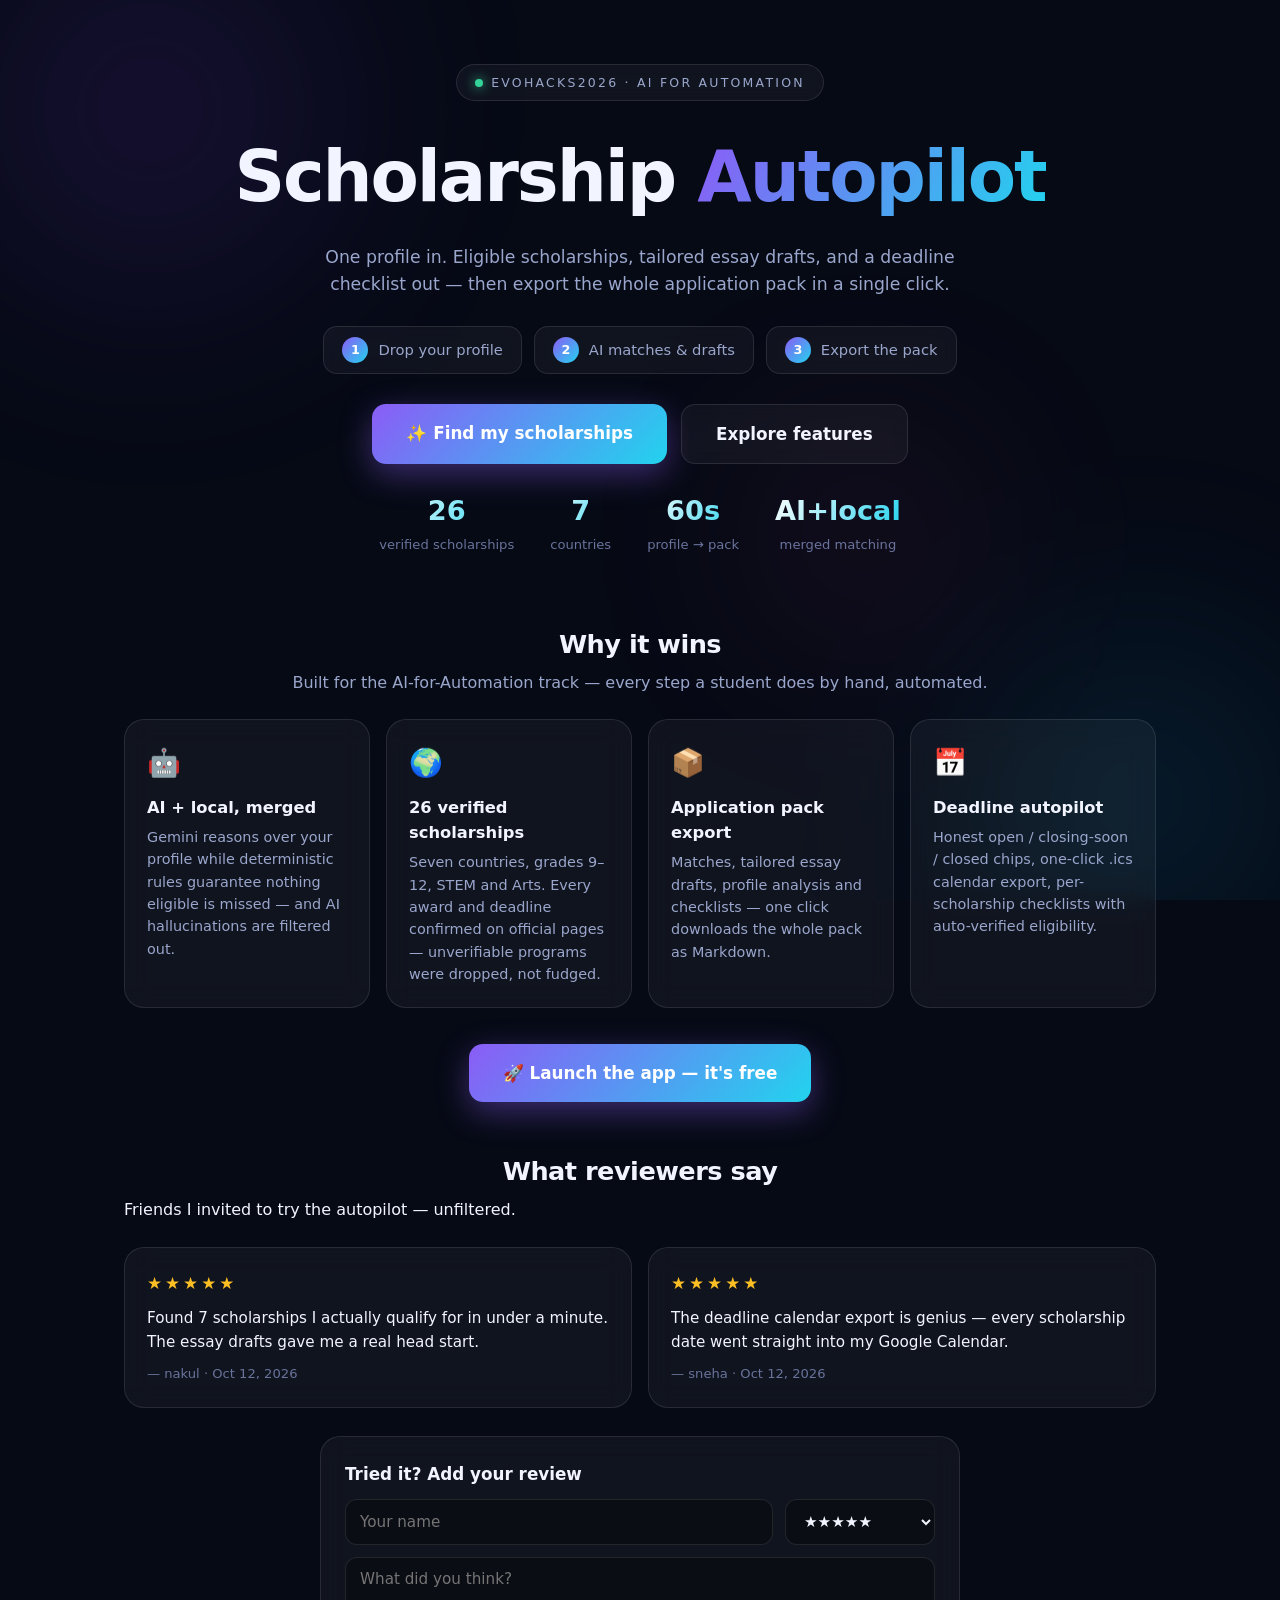
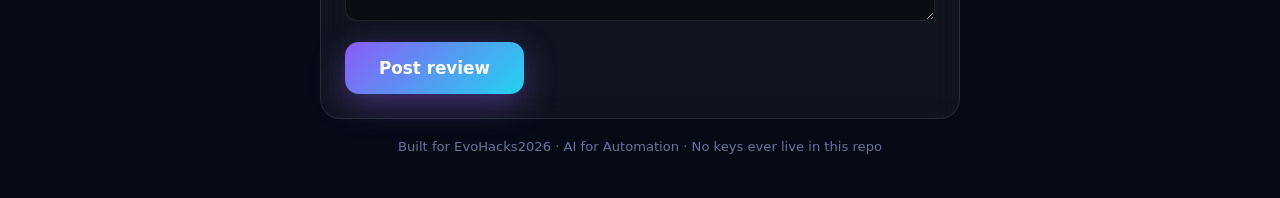
==== commit 54477886: "EvoHacks2026: reviewer names -> nakul, sneha" ====
--- a/index.html
+++ b/index.html
@@ -72,9 +72,9 @@
 
 <script>
 const SEED_REVIEWS = [
-  { name: "Aarav Sharma", stars: 5, date: "2026-10-12",
+  { name: "nakul", stars: 5, date: "2026-10-12",
     text: "Found 7 scholarships I actually qualify for in under a minute. The essay drafts gave me a real head start." },
-  { name: "Diya Patel", stars: 5, date: "2026-10-12",
+  { name: "sneha", stars: 5, date: "2026-10-12",
     text: "The deadline calendar export is genius — every scholarship date went straight into my Google Calendar." }
 ];
 const REV_KEY = "sap_reviews_v2";
